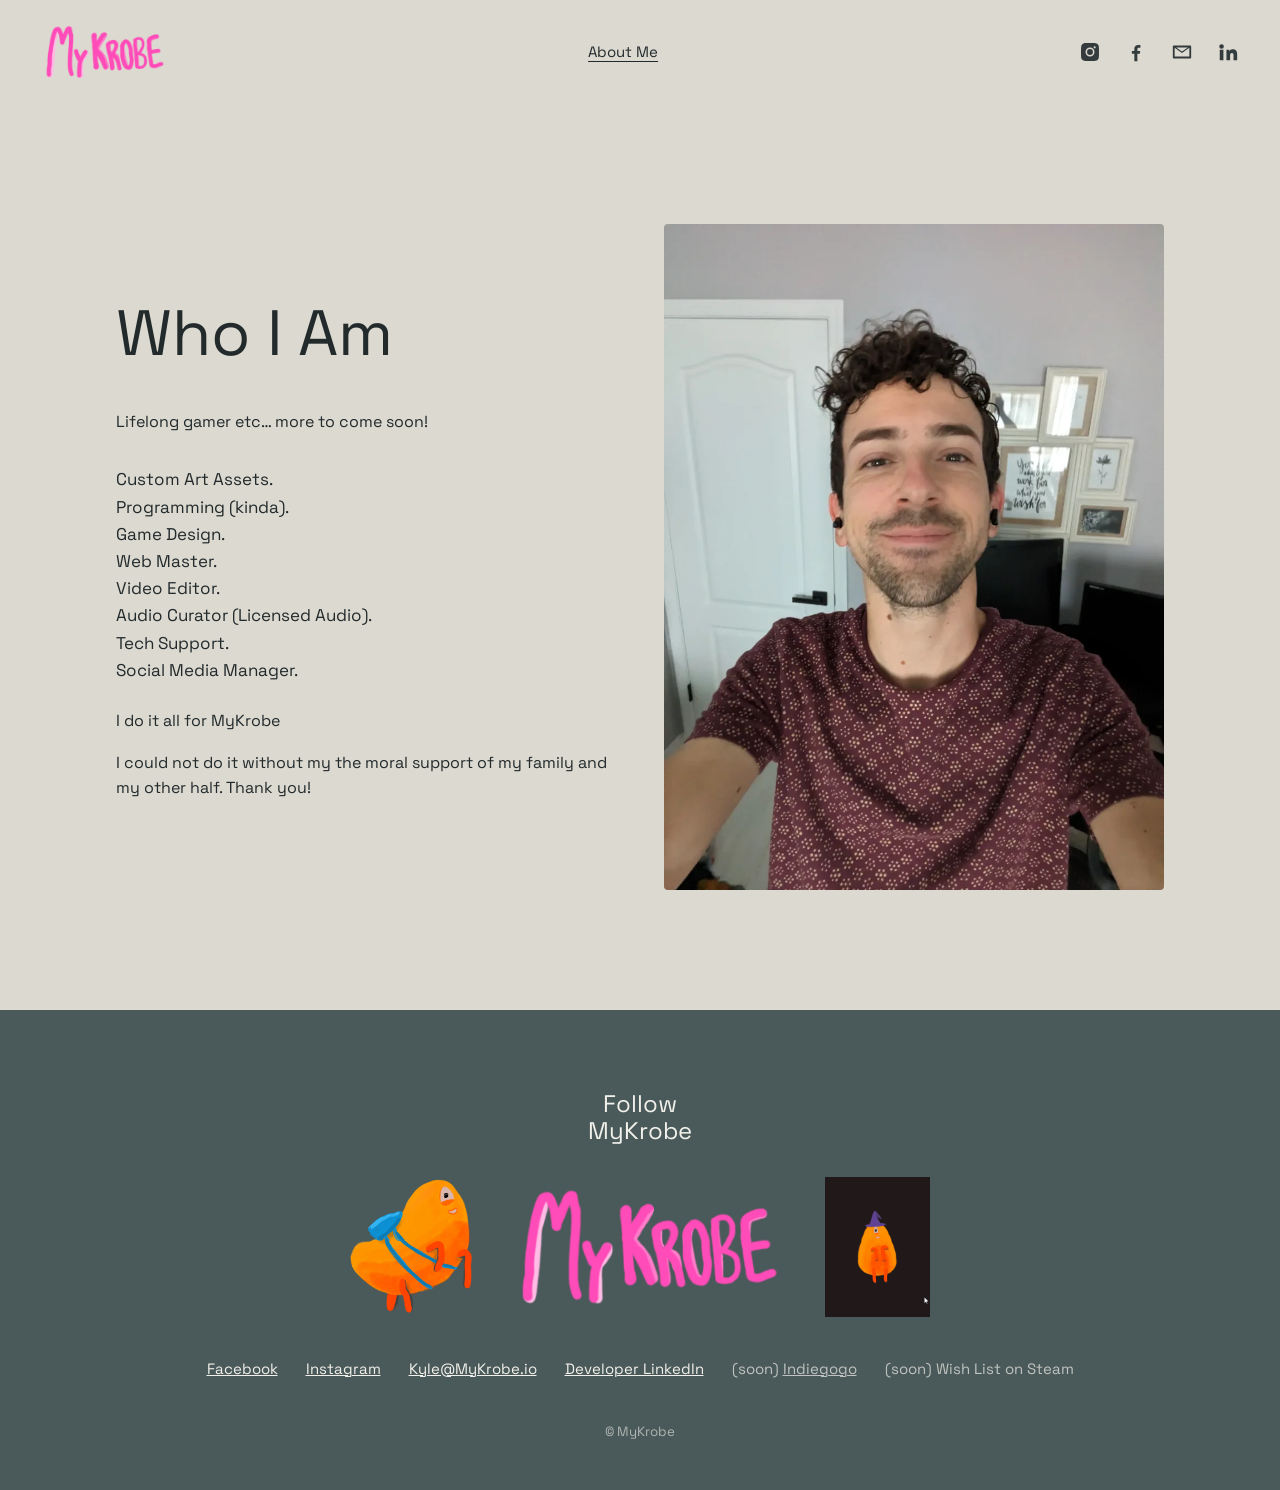
==== about/index.html @ 1b6dc764 "Port the mykrobe.io site from Squarespace: Home + About as plain HTML, same text and pictures Co-Aut" ====
<!doctype html>
<html lang="en">
<head>
<title>Developer - About Me — MyKrobe</title>
<meta name="description" content="The developer behind MyKrobe.">
<meta property="og:title" content="Developer - About Me — MyKrobe">
<meta charset="utf-8">
<meta name="viewport" content="width=device-width, initial-scale=1">
<link rel="icon" href="/favicon.png">
<link rel="preconnect" href="https://fonts.googleapis.com">
<link rel="stylesheet" href="https://fonts.googleapis.com/css2?family=Space+Grotesk:wght@400;500&display=swap">
<link rel="stylesheet" href="/style.css">
<meta property="og:site_name" content="MyKrobe">
<meta property="og:image" content="https://www.mykrobe.io/media/share.png">
<meta name="twitter:card" content="summary_large_image">
</head>
<body class="light">
<header class="top">
  <a class="logo" href="/"><img src="/media/Logo2-textonly.webp" alt="MyKrobe"></a>
  <nav><a href="/about/" aria-current="page">About Me</a></nav>
  <div class="social">
    <a href="https://www.instagram.com/mykrobegame/" aria-label="Instagram"><svg viewBox="0 0 24 24"><path d="M12 2.2c3.2 0 3.6 0 4.8.1 1.2.1 1.8.2 2.2.4.6.2 1 .5 1.4.9.4.4.7.8.9 1.4.2.4.4 1 .4 2.2.1 1.3.1 1.6.1 4.8s0 3.6-.1 4.8c-.1 1.2-.2 1.8-.4 2.2-.2.6-.5 1-.9 1.4-.4.4-.8.7-1.4.9-.4.2-1 .4-2.2.4-1.3.1-1.6.1-4.8.1s-3.6 0-4.8-.1c-1.2-.1-1.8-.2-2.2-.4-.6-.2-1-.5-1.4-.9-.4-.4-.7-.8-.9-1.4-.2-.4-.4-1-.4-2.2C2.2 15.6 2.2 15.2 2.2 12s0-3.6.1-4.8c.1-1.2.2-1.8.4-2.2.2-.6.5-1 .9-1.4.4-.4.8-.7 1.4-.9.4-.2 1-.4 2.2-.4C8.4 2.2 8.8 2.2 12 2.2zm0 4.9a4.9 4.9 0 1 0 0 9.8 4.9 4.9 0 0 0 0-9.8zm0 8.1a3.2 3.2 0 1 1 0-6.4 3.2 3.2 0 0 1 0 6.4zm5.1-9.4a1.1 1.1 0 1 0 0 2.3 1.1 1.1 0 0 0 0-2.3z"/></svg></a>
    <a href="https://www.facebook.com/profile.php?id=61550959715350" aria-label="Facebook"><svg viewBox="0 0 24 24"><path d="M13.5 22v-8h2.7l.4-3.2h-3.1V8.8c0-.9.3-1.5 1.6-1.5h1.7V4.4c-.3 0-1.3-.1-2.5-.1-2.4 0-4.1 1.5-4.1 4.2v2.3H7.5V14h2.7v8h3.3z"/></svg></a>
    <a href="mailto:Kyle@MyKrobe.io?subject=Question%20from%20IO" aria-label="Email"><svg viewBox="0 0 24 24"><path d="M3 5h18a1 1 0 0 1 1 1v12a1 1 0 0 1-1 1H3a1 1 0 0 1-1-1V6a1 1 0 0 1 1-1zm1 2.4V17h16V7.4l-8 5.6-8-5.6zM5.6 7l6.4 4.5L18.4 7H5.6z"/></svg></a>
    <a href="https://www.linkedin.com/in/kyle-gillen-1805134a/" aria-label="Developer LinkedIn"><svg viewBox="0 0 24 24"><path d="M4.98 3.5a2.5 2.5 0 1 1 0 5 2.5 2.5 0 0 1 0-5zM3 9.5h4V21H3V9.5zm6.5 0h3.8v1.6h.1c.5-1 1.8-2 3.8-2 4 0 4.8 2.6 4.8 6V21h-4v-5.2c0-1.2 0-2.8-1.7-2.8s-2 1.3-2 2.7V21h-4V9.5z"/></svg></a>
  </div>
</header>
<main class="about">
  <div class="wrap cols">
    <div>
      <h1>Who I Am</h1>
      <p>Lifelong gamer etc… more to come soon!</p>
      <div class="roles">
        <div>Custom Art Assets.</div><div>Programming (kinda).</div><div>Game Design.</div><div>Web Master.</div>
        <div>Video Editor.</div><div>Audio Curator (Licensed Audio).</div><div>Tech Support.</div><div>Social Media Manager.</div>
      </div>
      <p>I do it all for MyKrobe</p>
      <p>I could not do it without my the moral support of my family and my other half. Thank you!</p>
    </div>
    <img src="/media/developer.webp" alt="The developer of MyKrobe" width="900" height="1200">
  </div>
</main>
<footer class="foot">
  <h3>Follow<br>MyKrobe</h3>
  <div class="pics">
    <img src="/media/index.webp" alt="" loading="lazy">
    <img src="/media/Logo2-textonly.webp" alt="MyKrobe" loading="lazy">
    <img src="/media/poop1.gif" alt="" loading="lazy">
  </div>
  <div class="links">
    <a href="https://www.facebook.com/profile.php?id=61550959715350">Facebook</a>
    <a href="https://www.instagram.com/mykrobegame/">Instagram</a>
    <a href="mailto:Kyle@MyKrobe.io?subject=Question%20from%20IO">Kyle@MyKrobe.io</a>
    <a href="https://www.linkedin.com/in/kyle-gillen-1805134a/">Developer LinkedIn</a>
    <span>(soon) <a href="https://igg.me/at/MyKrobe">Indiegogo</a></span>
    <span>(soon) Wish List on Steam</span>
  </div>
  <small>© MyKrobe</small>
</footer>

</body>
</html>
---- style.css ----
:root {
  --bg: #222a2c;
  --bg-2: #4a5a5a;
  --paper: #dcd9d0;
  --ink: #f2f0ea;
  --ink-dark: #222a2c;
  --pink: #ff4fa8;
  --max: 1080px;
}
* { box-sizing: border-box; }
html { scroll-behavior: smooth; }
body {
  margin: 0; background: var(--bg); color: var(--ink);
  font: 16px/1.6 "Space Grotesk", "Helvetica Neue", Arial, sans-serif;
}
img { max-width: 100%; height: auto; display: block; }
a { color: inherit; }
h1, h2, h3 { font-weight: 400; line-height: 1.15; margin: 0 0 .6em; }

/* header */
.top {
  display: flex; align-items: center; justify-content: space-between; gap: 16px;
  padding: 20px clamp(16px, 3vw, 40px);
}
.top .logo img { height: 64px; width: auto; }
.top nav a { text-decoration: none; opacity: .75; font-size: 15px; }
.top nav a:hover, .top nav a[aria-current] { opacity: 1; text-decoration: underline; text-underline-offset: 4px; }
.social { display: flex; gap: 18px; align-items: center; }
.social a { display: grid; place-items: center; width: 28px; height: 28px; opacity: .9; }
.social a:hover { opacity: 1; color: var(--pink); }
.social svg { width: 22px; height: 22px; fill: currentColor; }

.wrap { max-width: var(--max); margin: 0 auto; padding: 0 16px; }

/* home */
.hero { margin: 8px auto 0; max-width: 820px; padding: 0 16px; }
.hero img { border-radius: 28px; width: 100%; }
.intro { max-width: 820px; margin: 64px auto; padding: 0 16px; }
.intro p { margin: 0 0 1em; max-width: 440px; font-size: 15px; }
.intro .tag { opacity: .8; }

.explore h2 { text-align: center; font-size: 26px; margin: 120px 0 40px; }
.grid { display: grid; grid-template-columns: repeat(3, 1fr); gap: 40px 32px; align-items: end; }
.card img { margin: 0 0 16px; max-height: 340px; width: auto; }
.card .pair { display: flex; gap: 12px; align-items: flex-end; }
.card .pair img { max-height: 260px; min-width: 0; flex: 1 1 0; object-fit: contain; }
.card p { margin: 0; font-size: 14px; }
.card.big p { font-size: 17px; }
.card .note { opacity: .75; }
.bosses { text-align: center; margin: 80px 0 0; font-size: 17px; }

.wave { display: block; width: 100%; height: 40px; }
.features { padding: 80px 0 120px; }
.features .cols { display: grid; grid-template-columns: 1fr 1fr; gap: 48px; }
.features h2 { font-size: clamp(36px, 5vw, 56px); }
.features p, .features li { font-size: 14px; }
.features ul { padding-left: 20px; margin: 0 0 1em; }
.features li { margin: 0 0 .7em; }
.features ul ul { list-style: circle; }
.features ul ul ul { list-style: square; }
.cosmetics { display: flex; align-items: center; gap: 12px; }
.cosmetics img { width: 90px; flex: none; }

/* footer */
.foot { background: var(--bg-2); padding: 80px 16px 48px; text-align: center; }
.foot h3 { font-size: 24px; margin-bottom: 32px; }
.foot .pics { display: flex; justify-content: center; align-items: flex-end; gap: 32px; flex-wrap: wrap; margin-bottom: 40px; }
.foot .pics img { height: 140px; width: auto; }
.foot .links { display: flex; justify-content: center; gap: 10px 28px; flex-wrap: wrap; font-size: 15px; }
.foot .links span { opacity: .7; }
.foot small { display: block; margin-top: 40px; opacity: .6; }

/* about */
.about { background: var(--paper); color: var(--ink-dark); padding: 120px 0; }
.about .cols { display: grid; grid-template-columns: 1fr 1fr; gap: 48px; align-items: center; }
.about h1 { font-size: clamp(40px, 6vw, 64px); }
.about .roles { margin: 32px 0 24px; }
.about .roles div { font-size: 17px; }
.about img { border-radius: 4px; }
body.light .top { background: var(--paper); color: var(--ink-dark); }

@media (max-width: 760px) {
  .top { flex-wrap: wrap; }
  .top .logo img { height: 48px; }
  .grid, .features .cols, .about .cols { grid-template-columns: 1fr; }
  .card img { max-height: 280px; }
  .intro { margin: 40px auto; }
  .explore h2 { margin-top: 64px; }
  .about { padding: 48px 0 72px; }
}
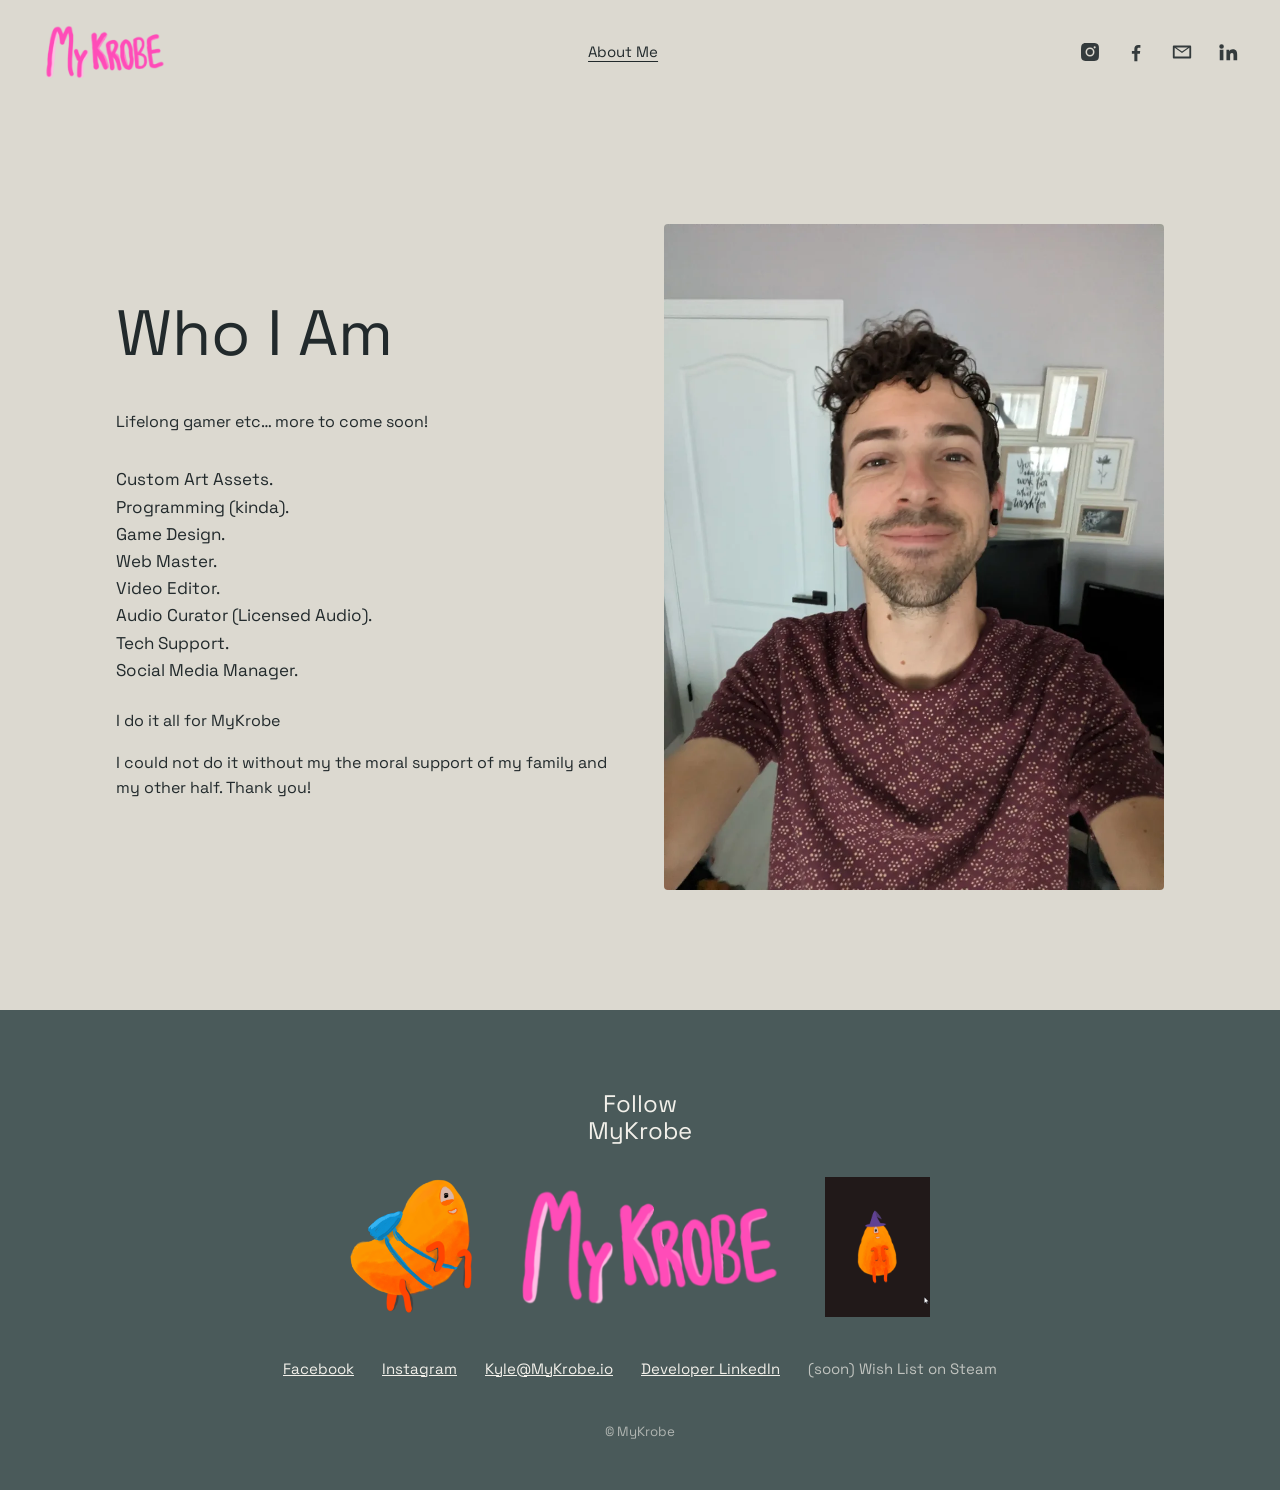
==== commit aad4eea6: "MyKrobe site: remove the Indiegogo mentions (Vachie) Co-Authored-By: Claude Opus 5.5 <noreply@anthro" ====
--- a/about/index.html
+++ b/about/index.html
@@ -5,6 +5,7 @@
 <meta name="description" content="The developer behind MyKrobe.">
 <meta property="og:title" content="Developer - About Me — MyKrobe">
 <meta charset="utf-8">
+<script>document.documentElement.classList.add("js")</script>
 <meta name="viewport" content="width=device-width, initial-scale=1">
 <link rel="icon" href="/favicon.png">
 <link rel="preconnect" href="https://fonts.googleapis.com">
@@ -42,7 +43,7 @@
 </main>
 <footer class="foot">
   <h3>Follow<br>MyKrobe</h3>
-  <div class="pics">
+  <div class="fade pics">
     <img src="/media/index.webp" alt="" loading="lazy">
     <img src="/media/Logo2-textonly.webp" alt="MyKrobe" loading="lazy">
     <img src="/media/poop1.gif" alt="" loading="lazy">
@@ -52,11 +53,15 @@
     <a href="https://www.instagram.com/mykrobegame/">Instagram</a>
     <a href="mailto:Kyle@MyKrobe.io?subject=Question%20from%20IO">Kyle@MyKrobe.io</a>
     <a href="https://www.linkedin.com/in/kyle-gillen-1805134a/">Developer LinkedIn</a>
-    <span>(soon) <a href="https://igg.me/at/MyKrobe">Indiegogo</a></span>
     <span>(soon) Wish List on Steam</span>
   </div>
   <small>© MyKrobe</small>
 </footer>
 
+<script>
+// fade sections in as they scroll into view
+(function(){var els=document.querySelectorAll('.fade');if(!('IntersectionObserver' in window)){els.forEach(function(e){e.classList.add('in')});return}
+var io=new IntersectionObserver(function(es){es.forEach(function(e){if(e.isIntersecting){e.target.classList.add('in');io.unobserve(e.target)}})},{rootMargin:'0px 0px -8% 0px'});els.forEach(function(e){io.observe(e)})})();
+</script>
 </body>
 </html>
--- a/style.css
+++ b/style.css
@@ -15,6 +15,10 @@
 }
 img { max-width: 100%; height: auto; display: block; }
 a { color: inherit; }
+a:focus-visible { outline: 2px solid var(--pink); outline-offset: 3px; }
+.js .fade { opacity: 0; transform: translateY(16px); transition: opacity .6s ease, transform .6s ease; }
+.js .fade.in { opacity: 1; transform: none; }
+@media (prefers-reduced-motion: reduce) { .js .fade { opacity: 1; transform: none; transition: none; } .card:hover { transform: none; } }
 h1, h2, h3 { font-weight: 400; line-height: 1.15; margin: 0 0 .6em; }
 
 /* header */
@@ -36,24 +40,29 @@
 .hero { margin: 8px auto 0; max-width: 820px; padding: 0 16px; }
 .hero img { border-radius: 28px; width: 100%; }
 .intro { max-width: 820px; margin: 64px auto; padding: 0 16px; }
-.intro p { margin: 0 0 1em; max-width: 440px; font-size: 15px; }
-.intro .tag { opacity: .8; }
+.intro p { margin: 0 0 1em; max-width: 520px; font-size: 17px; }
+.intro .lead { font-size: 22px; line-height: 1.4; }
+.intro .tag { font-family: ui-monospace, monospace; color: var(--pink); letter-spacing: .05em; }
 
 .explore h2 { text-align: center; font-size: 26px; margin: 120px 0 40px; }
 .grid { display: grid; grid-template-columns: repeat(3, 1fr); gap: 40px 32px; align-items: end; }
-.card img { margin: 0 0 16px; max-height: 340px; width: auto; }
+.card img { border-radius: 24px; margin: 0 0 16px; max-height: 340px; width: auto; }
 .card .pair { display: flex; gap: 12px; align-items: flex-end; }
 .card .pair img { max-height: 260px; min-width: 0; flex: 1 1 0; object-fit: contain; }
-.card p { margin: 0; font-size: 14px; }
+.card p { margin: 0; font-size: 15px; }
+.card { transition: transform .25s ease; }
+.card:hover { transform: translateY(-4px); }
 .card.big p { font-size: 17px; }
 .card .note { opacity: .75; }
-.bosses { text-align: center; margin: 80px 0 0; font-size: 17px; }
+.bosses { text-align: center; margin: 96px 0 0; font-size: clamp(18px, 2.4vw, 24px); }
 
 .wave { display: block; width: 100%; height: 40px; }
 .features { padding: 80px 0 120px; }
 .features .cols { display: grid; grid-template-columns: 1fr 1fr; gap: 48px; }
 .features h2 { font-size: clamp(36px, 5vw, 56px); }
-.features p, .features li { font-size: 14px; }
+.features p, .features li { font-size: 15px; }
+.features .sub { font-size: 18px; margin-top: 12px; }
+.features li::marker { color: var(--pink); }
 .features ul { padding-left: 20px; margin: 0 0 1em; }
 .features li { margin: 0 0 .7em; }
 .features ul ul { list-style: circle; }
@@ -66,6 +75,8 @@
 .foot h3 { font-size: 24px; margin-bottom: 32px; }
 .foot .pics { display: flex; justify-content: center; align-items: flex-end; gap: 32px; flex-wrap: wrap; margin-bottom: 40px; }
 .foot .pics img { height: 140px; width: auto; }
+.btn { display: inline-block; margin-top: 8px; padding: 12px 22px; border-radius: 999px; background: var(--pink); color: #fff; text-decoration: none; font-weight: 500; }
+.btn:hover { filter: brightness(1.1); }
 .foot .links { display: flex; justify-content: center; gap: 10px 28px; flex-wrap: wrap; font-size: 15px; }
 .foot .links span { opacity: .7; }
 .foot small { display: block; margin-top: 40px; opacity: .6; }
@@ -80,7 +91,8 @@
 body.light .top { background: var(--paper); color: var(--ink-dark); }
 
 @media (max-width: 760px) {
-  .top { flex-wrap: wrap; }
+  .top { flex-wrap: wrap; row-gap: 12px; }
+  .social { order: 3; width: 100%; justify-content: flex-start; }
   .top .logo img { height: 48px; }
   .grid, .features .cols, .about .cols { grid-template-columns: 1fr; }
   .card img { max-height: 280px; }
